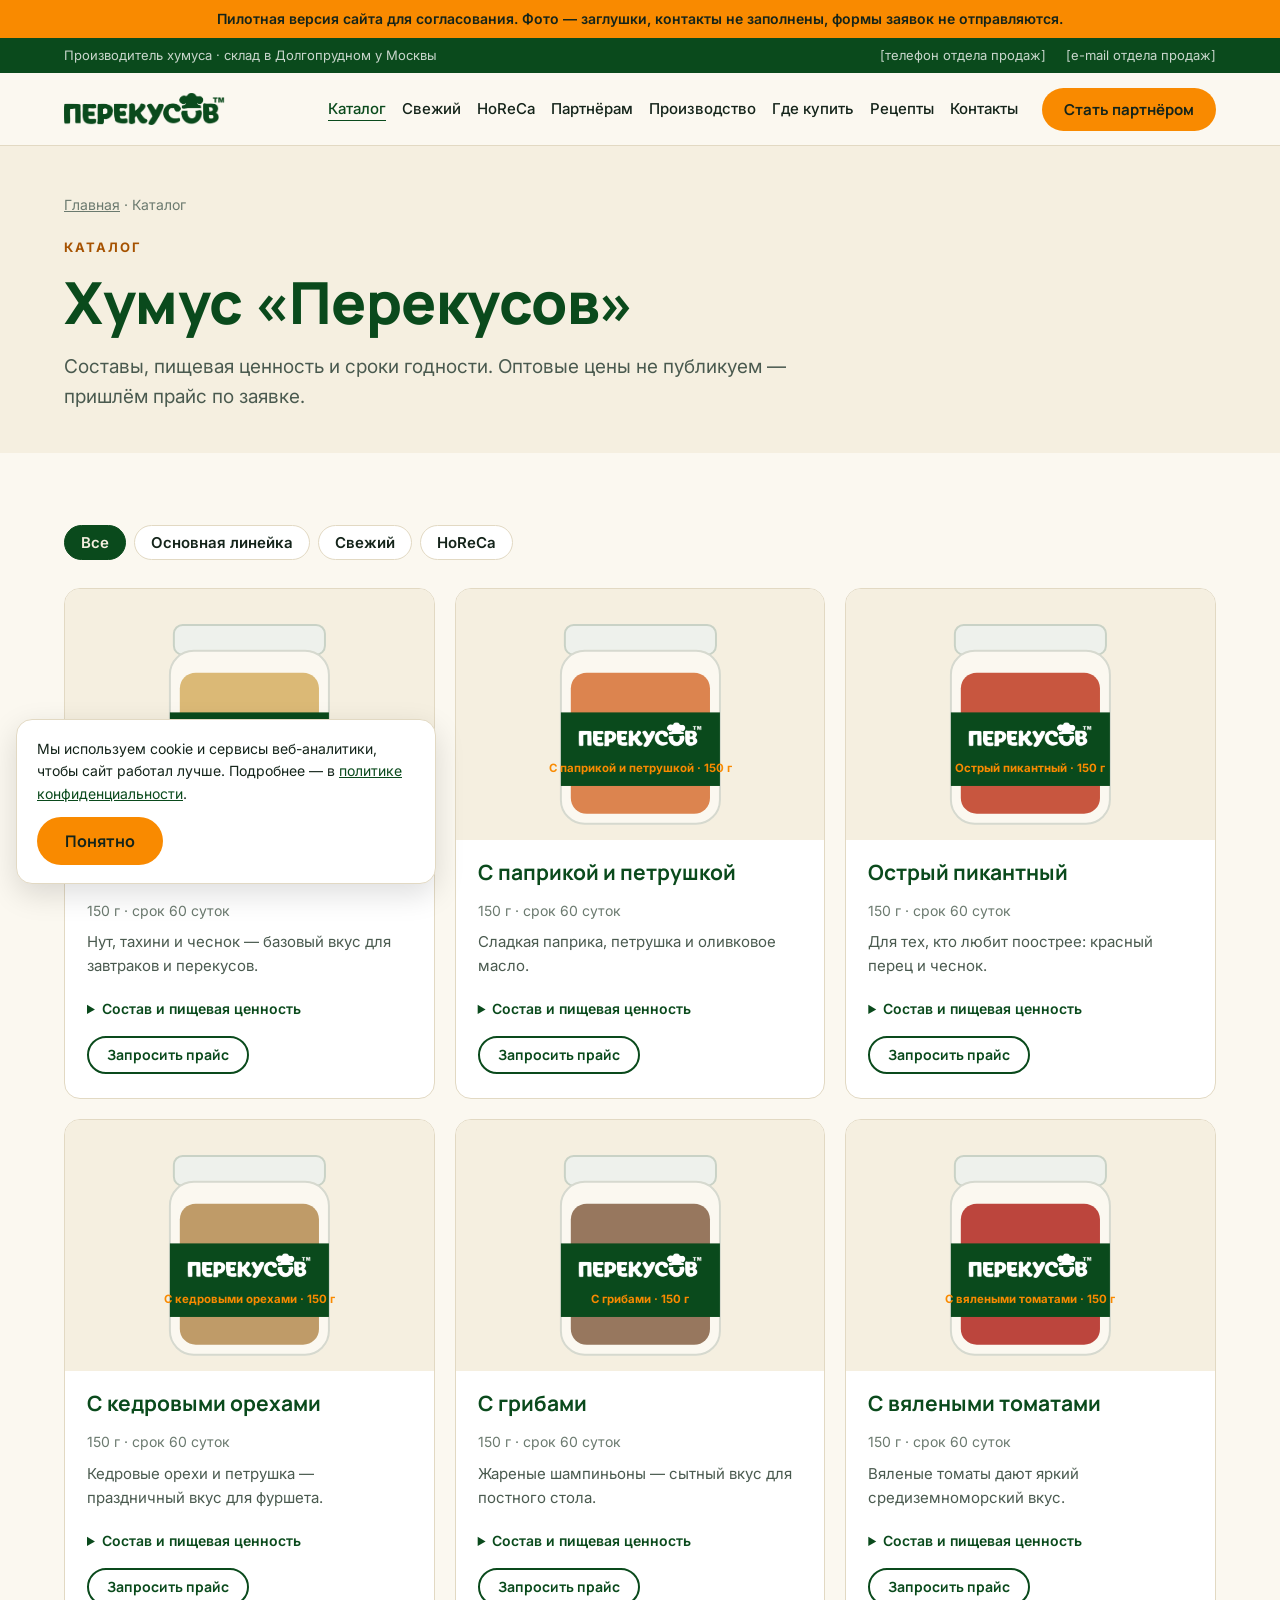
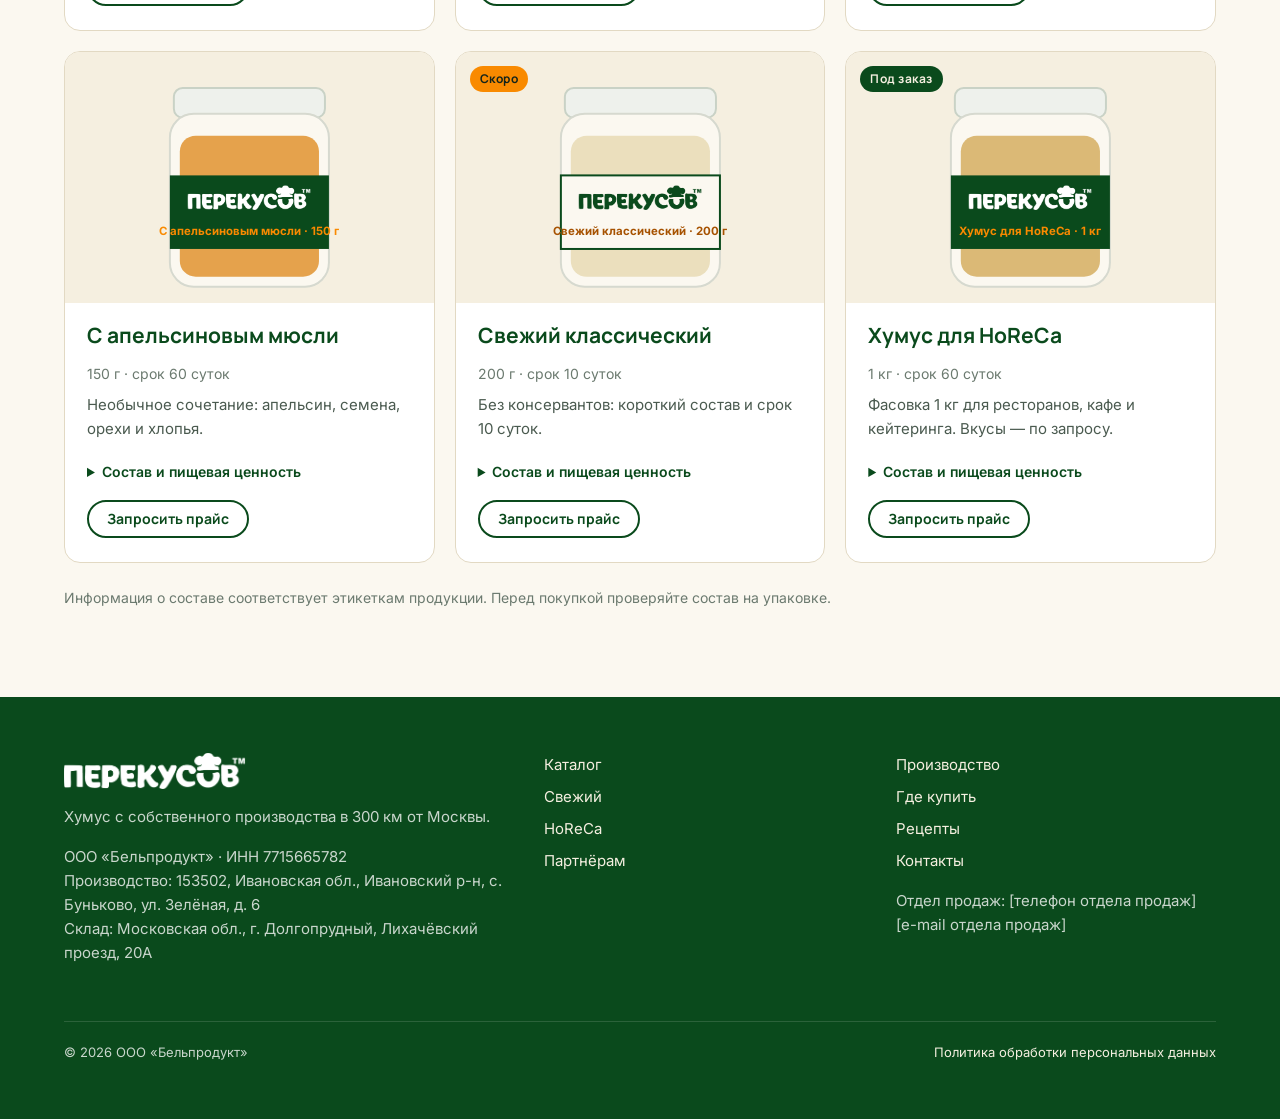
==== catalog/index.html @ 3d245e3e "Публикация пилота 2026-10-27 18:00" ====
<!doctype html>
<html lang="ru">
<head>
<meta charset="utf-8">
<meta name="viewport" content="width=device-width, initial-scale=1">
<title>Каталог хумуса «Перекусов»: 7 вкусов, «Свежий» и HoReCa 1 кг</title>
<meta name="description" content="Каталог хумуса «Перекусов»: составы, пищевая ценность, сроки и форматы. Оптовый прайс — по заявке.">
<link rel="canonical" href="https://perekusov.ru/catalog/">
<meta property="og:type" content="website">
<meta property="og:title" content="Каталог хумуса «Перекусов»: 7 вкусов, «Свежий» и HoReCa 1 кг">
<meta property="og:description" content="Каталог хумуса «Перекусов»: составы, пищевая ценность, сроки и форматы. Оптовый прайс — по заявке.">
<meta property="og:url" content="https://perekusov.ru/catalog/">
<meta property="og:locale" content="ru_RU">
<link rel="icon" href="../img/favicon.svg" type="image/svg+xml">
<link rel="preconnect" href="https://fonts.googleapis.com">
<link rel="preconnect" href="https://fonts.gstatic.com" crossorigin>
<link rel="stylesheet" href="https://fonts.googleapis.com/css2?family=Inter:wght@400;500;600;700&family=Manrope:wght@600;700;800&display=swap">
<link rel="stylesheet" href="../css/styles.css">
<script type="application/ld+json">{"@context":"https://schema.org","@type":"Organization","name":"ООО «Бельпродукт»","brand":{"@type":"Brand","name":"Перекусов"},"url":"https://perekusov.ru","taxID":"7715665782","address":{"@type":"PostalAddress","streetAddress":"ул. Зелёная, д. 6","addressLocality":"с. Буньково","addressRegion":"Ивановская область","postalCode":"153502","addressCountry":"RU"}}</script>
<script type="application/ld+json">{"@context":"https://schema.org","@type":"Product","name":"Хумус «Перекусов» Классический, 150 г","brand":{"@type":"Brand","name":"Перекусов"},"manufacturer":{"@type":"Organization","name":"ООО «Бельпродукт»"},"description":"Нут, тахини и чеснок — базовый вкус для завтраков и перекусов.","url":"https://perekusov.ru/catalog/#klassicheskiy"}</script>
<script type="application/ld+json">{"@context":"https://schema.org","@type":"Product","name":"Хумус «Перекусов» С паприкой и петрушкой, 150 г","brand":{"@type":"Brand","name":"Перекусов"},"manufacturer":{"@type":"Organization","name":"ООО «Бельпродукт»"},"description":"Сладкая паприка, петрушка и оливковое масло.","url":"https://perekusov.ru/catalog/#s-paprikoy"}</script>
<script type="application/ld+json">{"@context":"https://schema.org","@type":"Product","name":"Хумус «Перекусов» Острый пикантный, 150 г","brand":{"@type":"Brand","name":"Перекусов"},"manufacturer":{"@type":"Organization","name":"ООО «Бельпродукт»"},"description":"Для тех, кто любит поострее: красный перец и чеснок.","url":"https://perekusov.ru/catalog/#ostryy"}</script>
<script type="application/ld+json">{"@context":"https://schema.org","@type":"Product","name":"Хумус «Перекусов» С кедровыми орехами, 150 г","brand":{"@type":"Brand","name":"Перекусов"},"manufacturer":{"@type":"Organization","name":"ООО «Бельпродукт»"},"description":"Кедровые орехи и петрушка — праздничный вкус для фуршета.","url":"https://perekusov.ru/catalog/#s-kedrovymi-orehami"}</script>
<script type="application/ld+json">{"@context":"https://schema.org","@type":"Product","name":"Хумус «Перекусов» С грибами, 150 г","brand":{"@type":"Brand","name":"Перекусов"},"manufacturer":{"@type":"Organization","name":"ООО «Бельпродукт»"},"description":"Жареные шампиньоны — сытный вкус для постного стола.","url":"https://perekusov.ru/catalog/#s-gribami"}</script>
<script type="application/ld+json">{"@context":"https://schema.org","@type":"Product","name":"Хумус «Перекусов» С вялеными томатами, 150 г","brand":{"@type":"Brand","name":"Перекусов"},"manufacturer":{"@type":"Organization","name":"ООО «Бельпродукт»"},"description":"Вяленые томаты дают яркий средиземноморский вкус.","url":"https://perekusov.ru/catalog/#s-vyalenymi-tomatami"}</script>
<script type="application/ld+json">{"@context":"https://schema.org","@type":"Product","name":"Хумус «Перекусов» С апельсиновым мюсли, 150 г","brand":{"@type":"Brand","name":"Перекусов"},"manufacturer":{"@type":"Organization","name":"ООО «Бельпродукт»"},"description":"Необычное сочетание: апельсин, семена, орехи и хлопья.","url":"https://perekusov.ru/catalog/#s-apelsinovym-myusli"}</script>
<script type="application/ld+json">{"@context":"https://schema.org","@type":"Product","name":"Хумус «Перекусов» Свежий классический, 200 г","brand":{"@type":"Brand","name":"Перекусов"},"manufacturer":{"@type":"Organization","name":"ООО «Бельпродукт»"},"description":"Без консервантов: короткий состав и срок 10 суток.","url":"https://perekusov.ru/catalog/#svezhiy-klassicheskiy"}</script>
<script type="application/ld+json">{"@context":"https://schema.org","@type":"Product","name":"Хумус «Перекусов» Хумус для HoReCa, 1 кг","brand":{"@type":"Brand","name":"Перекусов"},"manufacturer":{"@type":"Organization","name":"ООО «Бельпродукт»"},"description":"Фасовка 1 кг для ресторанов, кафе и кейтеринга. Вкусы — по запросу.","url":"https://perekusov.ru/catalog/#horeca-1kg"}</script>
<meta name="robots" content="noindex, nofollow">
<script>window.__pilot = true;</script>
</head>
<body>
<div class="pilot-bar">Пилотная версия сайта для согласования. Фото — заглушки, контакты не заполнены, формы заявок не отправляются.</div>
<div class="topbar"><div class="container topbar__inner">
  <span class="topbar__claim">Производитель хумуса · склад в Долгопрудном у Москвы</span>
  <span class="topbar__contacts"><span>[телефон отдела продаж]</span><span>[e-mail отдела продаж]</span></span>
</div></div>
<header class="header">
  <div class="container header__inner">
    <a class="logo" href="../index.html" aria-label="Перекусов — на главную"><img src="../img/logo-green.png" alt="Перекусов" width="161" height="32"></a>
    <nav class="nav" aria-label="Основное меню"><a href="../catalog/index.html" aria-current="page">Каталог</a><a href="../svezhiy/index.html">Свежий</a><a href="../horeca/index.html">HoReCa</a><a href="../partners/index.html">Партнёрам</a><a href="../production/index.html">Производство</a><a href="../gde-kupit/index.html">Где купить</a><a href="../recepty/index.html">Рецепты</a><a href="../contacts/index.html">Контакты</a></nav>
    <a class="btn btn--primary" href="../partners/index.html#form" data-goal="cta_partner">Стать партнёром</a>
    <button class="burger" type="button" aria-label="Меню" aria-expanded="false"><span></span><span></span><span></span></button>
  </div>
</header>
<main>
<section class="page-head"><div class="container">
  <div class="breadcrumbs"><a href="../index.html">Главная</a> · Каталог</div>
  <span class="eyebrow">Каталог</span>
  <h1>Хумус «Перекусов»</h1>
  <p>Составы, пищевая ценность и сроки годности. Оптовые цены не публикуем — пришлём прайс по заявке.</p>
</div></section>
<section class="section"><div class="container">
  <div class="tabs" role="toolbar" aria-label="Фильтр каталога">
    <button class="tab is-active" type="button" data-filter="all">Все</button>
    <button class="tab" type="button" data-filter="main">Основная линейка</button>
    <button class="tab" type="button" data-filter="fresh">Свежий</button>
    <button class="tab" type="button" data-filter="horeca">HoReCa</button>
  </div>
  <div class="grid grid--3"><article class="product" data-line="main" id="klassicheskiy">
    <div class="product__media"><svg class="jar" viewBox="0 0 200 220" role="img" aria-label="Банка хумуса «Перекусов» — Классический">
  <rect x="24" y="12" width="152" height="30" rx="9" fill="#EEF1EC" stroke="#C9D2C6" stroke-width="2"/>
  <rect x="20" y="38" width="160" height="174" rx="24" fill="#FBF8F0" stroke="#D6D9CF" stroke-width="2"/>
  <rect x="30" y="60" width="140" height="142" rx="16" fill="#D8B36A" opacity=".9"/>
  <rect x="20" y="100" width="160" height="74" fill="#0A4A1C" stroke="none" stroke-width="2"/>
  <image href="../img/logo-white.png" x="38" y="110" width="124" height="25"/>
  <text x="100" y="160" text-anchor="middle" font-family="Inter, Arial, sans-serif" font-weight="700" font-size="11.5" fill="#F98A00">Классический · 150 г</text>
</svg></div>
    <div class="product__body">
      <h3>Классический</h3>
      <div class="product__meta">150 г · срок 60 суток</div>
      <p>Нут, тахини и чеснок — базовый вкус для завтраков и перекусов.</p>
      <details class="spec">
        <summary>Состав и пищевая ценность</summary>
        <dl>
          <dt>Состав</dt><dd>нут, вода, кунжутная паста (тхина), масло подсолнечное, соль, чеснок, регулятор кислотности — лимонная кислота (Е330), перец чёрный, консерванты: бензоат натрия (Е211), сорбат калия (Е202)</dd>
          <dt>Аллергены</dt><dd>кунжут</dd>
          <dt>На 100 г</dt><dd>белки 5.5 г, жиры 20 г, углеводы 10 г</dd>
          <dt>Хранение</dt><dd>+2…+6 °C, срок 60 суток; после вскрытия — 5 суток</dd>
        </dl>
      </details>
      <a class="btn btn--ghost" href="../partners/index.html#form" data-goal="price_request">Запросить прайс</a>
    </div>
  </article><article class="product" data-line="main" id="s-paprikoy">
    <div class="product__media"><svg class="jar" viewBox="0 0 200 220" role="img" aria-label="Банка хумуса «Перекусов» — С паприкой и петрушкой">
  <rect x="24" y="12" width="152" height="30" rx="9" fill="#EEF1EC" stroke="#C9D2C6" stroke-width="2"/>
  <rect x="20" y="38" width="160" height="174" rx="24" fill="#FBF8F0" stroke="#D6D9CF" stroke-width="2"/>
  <rect x="30" y="60" width="140" height="142" rx="16" fill="#D9783F" opacity=".9"/>
  <rect x="20" y="100" width="160" height="74" fill="#0A4A1C" stroke="none" stroke-width="2"/>
  <image href="../img/logo-white.png" x="38" y="110" width="124" height="25"/>
  <text x="100" y="160" text-anchor="middle" font-family="Inter, Arial, sans-serif" font-weight="700" font-size="11.5" fill="#F98A00">С паприкой и петрушкой · 150 г</text>
</svg></div>
    <div class="product__body">
      <h3>С паприкой и петрушкой</h3>
      <div class="product__meta">150 г · срок 60 суток</div>
      <p>Сладкая паприка, петрушка и оливковое масло.</p>
      <details class="spec">
        <summary>Состав и пищевая ценность</summary>
        <dl>
          <dt>Состав</dt><dd>нут, вода, кунжутная паста (тхина), масло подсолнечное, масло оливковое, соль, чеснок, регулятор кислотности — лимонная кислота (Е330), паприка, петрушка, перец чёрный, консерванты: бензоат натрия (Е211), сорбат калия (Е202)</dd>
          <dt>Аллергены</dt><dd>кунжут</dd>
          <dt>На 100 г</dt><dd>белки 5.5 г, жиры 20 г, углеводы 10 г</dd>
          <dt>Хранение</dt><dd>+2…+6 °C, срок 60 суток; после вскрытия — 5 суток</dd>
        </dl>
      </details>
      <a class="btn btn--ghost" href="../partners/index.html#form" data-goal="price_request">Запросить прайс</a>
    </div>
  </article><article class="product" data-line="main" id="ostryy">
    <div class="product__media"><svg class="jar" viewBox="0 0 200 220" role="img" aria-label="Банка хумуса «Перекусов» — Острый пикантный">
  <rect x="24" y="12" width="152" height="30" rx="9" fill="#EEF1EC" stroke="#C9D2C6" stroke-width="2"/>
  <rect x="20" y="38" width="160" height="174" rx="24" fill="#FBF8F0" stroke="#D6D9CF" stroke-width="2"/>
  <rect x="30" y="60" width="140" height="142" rx="16" fill="#C2452D" opacity=".9"/>
  <rect x="20" y="100" width="160" height="74" fill="#0A4A1C" stroke="none" stroke-width="2"/>
  <image href="../img/logo-white.png" x="38" y="110" width="124" height="25"/>
  <text x="100" y="160" text-anchor="middle" font-family="Inter, Arial, sans-serif" font-weight="700" font-size="11.5" fill="#F98A00">Острый пикантный · 150 г</text>
</svg></div>
    <div class="product__body">
      <h3>Острый пикантный</h3>
      <div class="product__meta">150 г · срок 60 суток</div>
      <p>Для тех, кто любит поострее: красный перец и чеснок.</p>
      <details class="spec">
        <summary>Состав и пищевая ценность</summary>
        <dl>
          <dt>Состав</dt><dd>нут, вода, кунжутная паста (тхина), масло подсолнечное, масло оливковое, соль, перец красный, чеснок, регулятор кислотности — лимонная кислота (Е330), перец чёрный, консерванты: бензоат натрия (Е211), сорбат калия (Е202)</dd>
          <dt>Аллергены</dt><dd>кунжут</dd>
          <dt>На 100 г</dt><dd>белки 5.5 г, жиры 20 г, углеводы 10 г</dd>
          <dt>Хранение</dt><dd>+2…+6 °C, срок 60 суток; после вскрытия — 5 суток</dd>
        </dl>
      </details>
      <a class="btn btn--ghost" href="../partners/index.html#form" data-goal="price_request">Запросить прайс</a>
    </div>
  </article><article class="product" data-line="main" id="s-kedrovymi-orehami">
    <div class="product__media"><svg class="jar" viewBox="0 0 200 220" role="img" aria-label="Банка хумуса «Перекусов» — С кедровыми орехами">
  <rect x="24" y="12" width="152" height="30" rx="9" fill="#EEF1EC" stroke="#C9D2C6" stroke-width="2"/>
  <rect x="20" y="38" width="160" height="174" rx="24" fill="#FBF8F0" stroke="#D6D9CF" stroke-width="2"/>
  <rect x="30" y="60" width="140" height="142" rx="16" fill="#B8925A" opacity=".9"/>
  <rect x="20" y="100" width="160" height="74" fill="#0A4A1C" stroke="none" stroke-width="2"/>
  <image href="../img/logo-white.png" x="38" y="110" width="124" height="25"/>
  <text x="100" y="160" text-anchor="middle" font-family="Inter, Arial, sans-serif" font-weight="700" font-size="11.5" fill="#F98A00">С кедровыми орехами · 150 г</text>
</svg></div>
    <div class="product__body">
      <h3>С кедровыми орехами</h3>
      <div class="product__meta">150 г · срок 60 суток</div>
      <p>Кедровые орехи и петрушка — праздничный вкус для фуршета.</p>
      <details class="spec">
        <summary>Состав и пищевая ценность</summary>
        <dl>
          <dt>Состав</dt><dd>нут, вода, кунжутная паста (тхина), масло подсолнечное, масло оливковое, соль, орехи кедровые, чеснок, регулятор кислотности — лимонная кислота (Е330), перец чёрный, петрушка, консерванты: бензоат натрия (Е211), сорбат калия (Е202)</dd>
          <dt>Аллергены</dt><dd>кунжут, орехи</dd>
          <dt>На 100 г</dt><dd>белки 6 г, жиры 20 г, углеводы 10 г</dd>
          <dt>Хранение</dt><dd>+2…+6 °C, срок 60 суток; после вскрытия — 5 суток</dd>
        </dl>
      </details>
      <a class="btn btn--ghost" href="../partners/index.html#form" data-goal="price_request">Запросить прайс</a>
    </div>
  </article><article class="product" data-line="main" id="s-gribami">
    <div class="product__media"><svg class="jar" viewBox="0 0 200 220" role="img" aria-label="Банка хумуса «Перекусов» — С грибами">
  <rect x="24" y="12" width="152" height="30" rx="9" fill="#EEF1EC" stroke="#C9D2C6" stroke-width="2"/>
  <rect x="20" y="38" width="160" height="174" rx="24" fill="#FBF8F0" stroke="#D6D9CF" stroke-width="2"/>
  <rect x="30" y="60" width="140" height="142" rx="16" fill="#8C6A4F" opacity=".9"/>
  <rect x="20" y="100" width="160" height="74" fill="#0A4A1C" stroke="none" stroke-width="2"/>
  <image href="../img/logo-white.png" x="38" y="110" width="124" height="25"/>
  <text x="100" y="160" text-anchor="middle" font-family="Inter, Arial, sans-serif" font-weight="700" font-size="11.5" fill="#F98A00">С грибами · 150 г</text>
</svg></div>
    <div class="product__body">
      <h3>С грибами</h3>
      <div class="product__meta">150 г · срок 60 суток</div>
      <p>Жареные шампиньоны — сытный вкус для постного стола.</p>
      <details class="spec">
        <summary>Состав и пищевая ценность</summary>
        <dl>
          <dt>Состав</dt><dd>нут, вода, кунжутная паста (тхина), грибы (шампиньоны жареные), масло подсолнечное, масло оливковое, соль, чеснок, регулятор кислотности — лимонная кислота (Е330), перец чёрный, консерванты: бензоат натрия (Е211), сорбат калия (Е202)</dd>
          <dt>Аллергены</dt><dd>кунжут</dd>
          <dt>На 100 г</dt><dd>белки 6 г, жиры 20 г, углеводы 10 г</dd>
          <dt>Хранение</dt><dd>+2…+6 °C, срок 60 суток; после вскрытия — 5 суток</dd>
        </dl>
      </details>
      <a class="btn btn--ghost" href="../partners/index.html#form" data-goal="price_request">Запросить прайс</a>
    </div>
  </article><article class="product" data-line="main" id="s-vyalenymi-tomatami">
    <div class="product__media"><svg class="jar" viewBox="0 0 200 220" role="img" aria-label="Банка хумуса «Перекусов» — С вялеными томатами">
  <rect x="24" y="12" width="152" height="30" rx="9" fill="#EEF1EC" stroke="#C9D2C6" stroke-width="2"/>
  <rect x="20" y="38" width="160" height="174" rx="24" fill="#FBF8F0" stroke="#D6D9CF" stroke-width="2"/>
  <rect x="30" y="60" width="140" height="142" rx="16" fill="#B5322B" opacity=".9"/>
  <rect x="20" y="100" width="160" height="74" fill="#0A4A1C" stroke="none" stroke-width="2"/>
  <image href="../img/logo-white.png" x="38" y="110" width="124" height="25"/>
  <text x="100" y="160" text-anchor="middle" font-family="Inter, Arial, sans-serif" font-weight="700" font-size="11.5" fill="#F98A00">С вялеными томатами · 150 г</text>
</svg></div>
    <div class="product__body">
      <h3>С вялеными томатами</h3>
      <div class="product__meta">150 г · срок 60 суток</div>
      <p>Вяленые томаты дают яркий средиземноморский вкус.</p>
      <details class="spec">
        <summary>Состав и пищевая ценность</summary>
        <dl>
          <dt>Состав</dt><dd>нут, вода, кунжутная паста (тхина), масло подсолнечное, вяленые томаты, соль, чеснок, регулятор кислотности — лимонная кислота (Е330), перец чёрный, сахар, консерванты: бензоат натрия (Е211), сорбат калия (Е202), загуститель — пектины, концентрированный лимонный сок, натуральный ароматизатор, концентрат из моркови, зелёный перец, эмульгатор — эфиры глицерина и лимонной и жирных кислот, краситель — маслосмолы паприки, антиокислитель — аскорбиновая кислота</dd>
          <dt>Аллергены</dt><dd>кунжут</dd>
          <dt>На 100 г</dt><dd>белки 5.1 г, жиры 19 г, углеводы 10 г</dd>
          <dt>Хранение</dt><dd>+2…+6 °C, срок 60 суток; после вскрытия — 5 суток</dd>
        </dl>
      </details>
      <a class="btn btn--ghost" href="../partners/index.html#form" data-goal="price_request">Запросить прайс</a>
    </div>
  </article><article class="product" data-line="main" id="s-apelsinovym-myusli">
    <div class="product__media"><svg class="jar" viewBox="0 0 200 220" role="img" aria-label="Банка хумуса «Перекусов» — С апельсиновым мюсли">
  <rect x="24" y="12" width="152" height="30" rx="9" fill="#EEF1EC" stroke="#C9D2C6" stroke-width="2"/>
  <rect x="20" y="38" width="160" height="174" rx="24" fill="#FBF8F0" stroke="#D6D9CF" stroke-width="2"/>
  <rect x="30" y="60" width="140" height="142" rx="16" fill="#E39A3B" opacity=".9"/>
  <rect x="20" y="100" width="160" height="74" fill="#0A4A1C" stroke="none" stroke-width="2"/>
  <image href="../img/logo-white.png" x="38" y="110" width="124" height="25"/>
  <text x="100" y="160" text-anchor="middle" font-family="Inter, Arial, sans-serif" font-weight="700" font-size="11.5" fill="#F98A00">С апельсиновым мюсли · 150 г</text>
</svg></div>
    <div class="product__body">
      <h3>С апельсиновым мюсли</h3>
      <div class="product__meta">150 г · срок 60 суток</div>
      <p>Необычное сочетание: апельсин, семена, орехи и хлопья.</p>
      <details class="spec">
        <summary>Состав и пищевая ценность</summary>
        <dl>
          <dt>Состав</dt><dd>нут, вода, кунжутная паста (тхина), масло подсолнечное, наполнитель «апельсин-мюсли» (сахар, вода, апельсин, семена тыквы, подсолнечника, чиа, орехи грецкий и лесной, хлопья ржаные, ячменные, пшеничные, изюм, ароматизатор, регулятор кислотности — лимонная кислота, концентрат из сафлора и лимона, консервант — сорбат калия), соль, чеснок, регулятор кислотности — лимонная кислота, перец чёрный, консерванты: бензоат натрия и сорбат калия</dd>
          <dt>Аллергены</dt><dd>кунжут, орехи</dd>
          
          <dt>Хранение</dt><dd>+2…+6 °C, срок 60 суток; после вскрытия — 5 суток</dd>
        </dl>
      </details>
      <a class="btn btn--ghost" href="../partners/index.html#form" data-goal="price_request">Запросить прайс</a>
    </div>
  </article><article class="product" data-line="fresh" id="svezhiy-klassicheskiy">
    <div class="product__media"><span class="badge badge--orange">Скоро</span><svg class="jar" viewBox="0 0 200 220" role="img" aria-label="Банка хумуса «Перекусов» — Свежий классический">
  <rect x="24" y="12" width="152" height="30" rx="9" fill="#EEF1EC" stroke="#C9D2C6" stroke-width="2"/>
  <rect x="20" y="38" width="160" height="174" rx="24" fill="#FBF8F0" stroke="#D6D9CF" stroke-width="2"/>
  <rect x="30" y="60" width="140" height="142" rx="16" fill="#E9DDB8" opacity=".9"/>
  <rect x="20" y="100" width="160" height="74" fill="#FBF8F0" stroke="#0A4A1C" stroke-width="2"/>
  <image href="../img/logo-green.png" x="38" y="110" width="124" height="25"/>
  <text x="100" y="160" text-anchor="middle" font-family="Inter, Arial, sans-serif" font-weight="700" font-size="11.5" fill="#A65200">Свежий классический · 200 г</text>
</svg></div>
    <div class="product__body">
      <h3>Свежий классический</h3>
      <div class="product__meta">200 г · срок 10 суток</div>
      <p>Без консервантов: короткий состав и срок 10 суток.</p>
      <details class="spec">
        <summary>Состав и пищевая ценность</summary>
        <dl>
          <dt>Состав</dt><dd>нут, вода, тахини, масло подсолнечное, соль, чеснок, лимонная кислота (состав предварительный)</dd>
          <dt>Аллергены</dt><dd>кунжут</dd>
          
          <dt>Хранение</dt><dd>+2…+4 °C, срок 10 суток</dd>
        </dl>
      </details>
      <a class="btn btn--ghost" href="../partners/index.html#form" data-goal="price_request">Запросить прайс</a>
    </div>
  </article><article class="product" data-line="horeca" id="horeca-1kg">
    <div class="product__media"><span class="badge">Под заказ</span><svg class="jar" viewBox="0 0 200 220" role="img" aria-label="Банка хумуса «Перекусов» — Хумус для HoReCa">
  <rect x="24" y="12" width="152" height="30" rx="9" fill="#EEF1EC" stroke="#C9D2C6" stroke-width="2"/>
  <rect x="20" y="38" width="160" height="174" rx="24" fill="#FBF8F0" stroke="#D6D9CF" stroke-width="2"/>
  <rect x="30" y="60" width="140" height="142" rx="16" fill="#D8B36A" opacity=".9"/>
  <rect x="20" y="100" width="160" height="74" fill="#0A4A1C" stroke="none" stroke-width="2"/>
  <image href="../img/logo-white.png" x="38" y="110" width="124" height="25"/>
  <text x="100" y="160" text-anchor="middle" font-family="Inter, Arial, sans-serif" font-weight="700" font-size="11.5" fill="#F98A00">Хумус для HoReCa · 1 кг</text>
</svg></div>
    <div class="product__body">
      <h3>Хумус для HoReCa</h3>
      <div class="product__meta">1 кг · срок 60 суток</div>
      <p>Фасовка 1 кг для ресторанов, кафе и кейтеринга. Вкусы — по запросу.</p>
      <details class="spec">
        <summary>Состав и пищевая ценность</summary>
        <dl>
          <dt>Состав</dt><dd>по выбранному вкусу основной линейки</dd>
          <dt>Аллергены</dt><dd>кунжут</dd>
          
          <dt>Хранение</dt><dd>+2…+6 °C, срок 60 суток</dd>
        </dl>
      </details>
      <a class="btn btn--ghost" href="../partners/index.html#form" data-goal="price_request">Запросить прайс</a>
    </div>
  </article></div>
  <p class="note" style="margin-top:24px">Информация о составе соответствует этикеткам продукции. Перед покупкой проверяйте состав на упаковке.</p>
</div></section>
</main>
<footer class="footer">
  <div class="container">
    <div class="footer__grid">
      <div>
        <a class="logo" href="../index.html"><img src="../img/logo-white.png" alt="Перекусов" width="182" height="36"></a>
        <p style="margin-top:16px">Хумус с собственного производства в 300 км от Москвы.</p>
        <p>ООО «Бельпродукт» · ИНН 7715665782<br>Производство: 153502, Ивановская обл., Ивановский р-н, с. Буньково, ул. Зелёная, д. 6<br>Склад: Московская обл., г. Долгопрудный, Лихачёвский проезд, 20А</p>
      </div>
      <div>
        <ul class="footer__links"><li><a href="../catalog/index.html">Каталог</a></li><li><a href="../svezhiy/index.html">Свежий</a></li><li><a href="../horeca/index.html">HoReCa</a></li><li><a href="../partners/index.html">Партнёрам</a></li></ul>
      </div>
      <div>
        <ul class="footer__links">
          <li><a href="../production/index.html">Производство</a></li><li><a href="../gde-kupit/index.html">Где купить</a></li><li><a href="../recepty/index.html">Рецепты</a></li><li><a href="../contacts/index.html">Контакты</a></li>
          
        </ul>
        <p style="margin-top:16px">Отдел продаж: [телефон отдела продаж]<br>[e-mail отдела продаж]</p>
      </div>
    </div>
    <div class="footer__bottom">
      <span>© 2026 ООО «Бельпродукт»</span>
      <a href="../privacy/index.html">Политика обработки персональных данных</a>
    </div>
  </div>
</footer>
<a class="btn btn--primary sticky-cta" href="../partners/index.html#form" data-goal="cta_partner_mobile">Стать партнёром</a>
<div class="cookie" role="dialog" aria-label="Использование cookie">
  <p>Мы используем cookie и сервисы веб-аналитики, чтобы сайт работал лучше. Подробнее — в <a href="../privacy/index.html">политике конфиденциальности</a>.</p>
  <button class="btn btn--primary" type="button">Понятно</button>
</div>
<script src="../js/main.js" defer></script>
</body>
</html>
---- css/styles.css ----
:root {
  /* Фирменные цвета этикетки «Перекусов» */
  --green: #0A4A1C;
  --green-dark: #0A4A1C;
  --green-ink: #0A4A1C;
  --cream: #F5EFE0;
  --cream-light: #FBF8F0;
  --line: #E2D9C3;
  --orange: #F98A00;
  --orange-ink: #A65200;
  --ink: #14241A;
  --muted: #4A5A4F;
  --soft: #6B7A6F;
  --radius: 16px;
  --container: 1200px;
  --font-head: 'Manrope', Arial, sans-serif;
  --font-body: 'Inter', Arial, sans-serif;
}

*, *::before, *::after { box-sizing: border-box; }
html { scroll-behavior: smooth; }
body {
  margin: 0;
  background: var(--cream-light);
  color: var(--ink);
  font-family: var(--font-body);
  font-size: 17px;
  line-height: 1.6;
  -webkit-font-smoothing: antialiased;
}
img, svg { max-width: 100%; display: block; }
a { color: var(--green-ink); }
a:hover { color: var(--orange-ink); }
h1, h2, h3, h4 { font-family: var(--font-head); color: var(--green-dark); line-height: 1.15; margin: 0 0 16px; }
h1 { font-size: clamp(34px, 5vw, 58px); font-weight: 800; letter-spacing: -0.5px; }
h2 { font-size: clamp(28px, 3.4vw, 40px); font-weight: 800; }
h3 { font-size: 21px; font-weight: 700; }
p { margin: 0 0 16px; }
.container { width: 100%; max-width: var(--container); margin: 0 auto; padding: 0 16px; }
@media (min-width: 600px) { .container { padding: 0 24px; } }
.section { padding: 72px 0; }
.section--cream { background: var(--cream); }
.section--dark { background: var(--green-dark); color: var(--cream); }
.section--dark h2, .section--dark h3 { color: var(--cream); }
.section__lead { font-size: 19px; color: var(--muted); max-width: 760px; margin-bottom: 40px; }
.section--dark .section__lead { color: #C9D6CC; }
.eyebrow { display: inline-block; font-size: 13px; font-weight: 700; letter-spacing: 2px; text-transform: uppercase; color: var(--orange-ink); margin-bottom: 12px; }
.section--dark .eyebrow { color: var(--orange); }

/* Кнопки */
.btn { display: inline-flex; align-items: center; justify-content: center; gap: 8px; padding: 14px 26px; border-radius: 999px; font: 700 16px/1 var(--font-head); text-decoration: none; border: 2px solid transparent; cursor: pointer; transition: background .2s, color .2s, border-color .2s; }
.btn--primary { background: var(--orange); color: var(--ink); }
.btn--primary:hover { background: #FFA234; color: var(--ink); }
.btn--ghost { border-color: var(--green); color: var(--green-ink); background: transparent; }
.btn--ghost:hover { background: var(--green); color: #fff; }
.section--dark .btn--ghost { border-color: var(--cream); color: var(--cream); }
.section--dark .btn--ghost:hover { background: var(--cream); color: var(--green-dark); }
.btn-row { display: flex; flex-wrap: wrap; gap: 12px; }

/* Шапка */
.header { position: sticky; top: 0; z-index: 50; background: rgba(251, 248, 240, .96); backdrop-filter: blur(6px); border-bottom: 1px solid var(--line); }
.header__inner { display: flex; align-items: center; gap: 24px; height: 72px; }
.logo { display: block; flex: none; line-height: 0; }
.logo img { height: 32px; width: auto; }
.footer .logo img { height: 36px; }
@media (max-width: 600px) { .logo img { height: 26px; } }
.nav { display: flex; gap: 16px; margin-left: auto; }
.nav a { color: var(--ink); text-decoration: none; font-weight: 500; font-size: 15px; white-space: nowrap; }
.nav a:hover, .nav a[aria-current="page"] { color: var(--green-ink); text-decoration: underline; text-underline-offset: 6px; }
.header .btn { white-space: nowrap; padding: 12px 20px; font-size: 15px; }
.topbar { background: var(--green-dark); color: #C9D6CC; font-size: 13px; }
.topbar__inner { display: flex; justify-content: space-between; gap: 16px; padding-top: 7px; padding-bottom: 7px; }
.topbar a { color: var(--cream); text-decoration: none; font-weight: 600; }
.topbar__contacts { display: flex; gap: 20px; white-space: nowrap; }
@media (max-width: 700px) { .topbar__claim { display: none; } .topbar__inner { justify-content: center; } }
.burger { display: none; margin-left: auto; background: none; border: 0; padding: 8px; cursor: pointer; }
.burger span { display: block; width: 24px; height: 2px; background: var(--green-dark); margin: 5px 0; }
@media (max-width: 1100px) {
  .header__inner { position: relative; }
  .burger { display: block; }
  .header .btn { display: none; }
  .nav { display: none; position: absolute; left: 0; right: 0; top: 72px; flex-direction: column; gap: 0; background: var(--cream-light); border-bottom: 1px solid var(--line); padding: 8px 16px 16px; }
  .nav.is-open { display: flex; }
  .nav a { padding: 12px 0; border-bottom: 1px solid var(--line); font-size: 17px; }
}

/* Первый экран */
.hero { padding: 64px 0 72px; background: linear-gradient(180deg, var(--cream) 0%, var(--cream-light) 100%); }
.hero__grid { display: grid; grid-template-columns: 1.1fr .9fr; gap: 48px; align-items: center; }
.hero__lead { font-size: 20px; color: var(--muted); max-width: 560px; margin-bottom: 28px; }
.hero__jars { display: flex; justify-content: center; align-items: flex-end; gap: 0; }
.hero__jars .jar { width: 34%; margin: 0 -3%; }
.hero__jars .jar:nth-child(2) { width: 40%; z-index: 1; }
@media (max-width: 900px) {
  .hero__grid { grid-template-columns: 1fr; }
  .hero__jars { max-width: 420px; margin: 0 auto; }
}

/* Цифры */
.stats { display: grid; grid-template-columns: repeat(4, 1fr); gap: 16px; }
.stat { background: #fff8; border: 1px solid var(--line); border-radius: var(--radius); padding: 24px; }
.stat__num { font: 800 40px/1.1 var(--font-head); color: var(--green-ink); margin-bottom: 6px; }
.stat__label { color: var(--muted); font-size: 15px; margin: 0; }
.section--dark .stat { background: #ffffff10; border-color: #ffffff22; }
.section--dark .stat__num { color: var(--orange); }
.section--dark .stat__label { color: #C9D6CC; }
@media (max-width: 900px) { .stats { grid-template-columns: repeat(2, 1fr); } }
.stat { min-width: 0; }
@media (max-width: 600px) { .stat { padding: 18px; } .stat__num { font-size: 28px; } }

/* Карточки */
.grid { display: grid; gap: 20px; }
.grid--3 { grid-template-columns: repeat(3, 1fr); }
.grid--4 { grid-template-columns: repeat(4, 1fr); }
.grid--2 { grid-template-columns: repeat(2, 1fr); }
@media (max-width: 900px) { .grid--3, .grid--4 { grid-template-columns: repeat(2, 1fr); } }
@media (max-width: 600px) { .grid--3, .grid--4, .grid--2 { grid-template-columns: 1fr; } }
.card { background: #fff; border: 1px solid var(--line); border-radius: var(--radius); padding: 24px; }
.card p:last-child { margin-bottom: 0; }
.card__icon { width: 44px; height: 44px; border-radius: 12px; background: var(--cream); color: var(--green-ink); display: grid; place-items: center; margin-bottom: 16px; font-size: 22px; }

/* Товары */
.product { display: flex; flex-direction: column; background: #fff; border: 1px solid var(--line); border-radius: var(--radius); overflow: hidden; }
.product__media { position: relative; background: var(--cream); padding: 24px 24px 8px; display: flex; justify-content: center; }
.product__media .jar { width: 62%; }
.product__body { padding: 20px 22px 24px; display: flex; flex-direction: column; flex: 1; }
.product__meta { color: var(--soft); font-size: 14px; margin-bottom: 8px; }
.product__body p { color: var(--muted); font-size: 15px; }
.product__body .btn { margin-top: auto; align-self: flex-start; padding: 10px 18px; font-size: 14px; }
.badge { position: absolute; top: 14px; left: 14px; background: var(--green-dark); color: var(--cream); font: 700 12px/1 var(--font-head); padding: 7px 10px; border-radius: 999px; letter-spacing: .5px; }
.badge--orange { background: var(--orange); color: var(--ink); }
details.spec { margin: 4px 0 16px; font-size: 14px; color: var(--muted); }
details.spec summary { cursor: pointer; color: var(--green-ink); font-weight: 600; }
details.spec dl { margin: 10px 0 0; display: grid; grid-template-columns: auto 1fr; gap: 6px 12px; }
details.spec dt { font-weight: 600; color: var(--ink); }
details.spec dd { margin: 0; }

.tabs { display: flex; flex-wrap: wrap; gap: 8px; margin-bottom: 28px; }
.tab { border: 1px solid var(--line); background: #fff; padding: 9px 16px; border-radius: 999px; font: 600 15px/1 var(--font-body); cursor: pointer; color: var(--ink); }
.tab.is-active { background: var(--green-dark); color: var(--cream); border-color: var(--green-dark); }

/* Баннер «Свежий» */
.promo { display: grid; grid-template-columns: 1.2fr .8fr; gap: 40px; align-items: center; background: var(--green-dark); color: var(--cream); border-radius: 24px; padding: 48px; }
.promo h2 { color: var(--cream); }
.promo p { color: #C9D6CC; }
.promo .jar { max-width: 240px; margin: 0 auto; }
@media (max-width: 800px) { .promo { grid-template-columns: 1fr; padding: 32px 24px; } }

/* Списки, таблицы */
.checklist { list-style: none; padding: 0; margin: 0 0 16px; }
.checklist li { position: relative; padding-left: 30px; margin-bottom: 10px; }
.checklist li::before { content: ''; position: absolute; left: 0; top: 7px; width: 16px; height: 9px; border-left: 3px solid var(--green); border-bottom: 3px solid var(--green); transform: rotate(-45deg); }
.section--dark .checklist li::before { border-color: var(--orange); }
.table { width: 100%; border-collapse: collapse; background: #fff; border-radius: var(--radius); overflow: hidden; }
.table th, .table td { text-align: left; padding: 14px 16px; border-bottom: 1px solid var(--line); vertical-align: top; }
.table th { background: var(--cream); font-family: var(--font-head); }
.table-wrap { overflow-x: auto; }

.chips { display: flex; flex-wrap: wrap; gap: 10px; }
.chip { background: #fff; border: 1px solid var(--line); border-radius: 999px; padding: 10px 18px; font-weight: 600; color: var(--green-dark); text-decoration: none; }
a.chip:hover { border-color: var(--green); }

.split { display: grid; grid-template-columns: 1fr 1fr; gap: 48px; align-items: start; }
@media (max-width: 900px) { .split { grid-template-columns: 1fr; gap: 32px; } }

.photo { background: repeating-linear-gradient(45deg, var(--cream), var(--cream) 12px, #EFE6D0 12px, #EFE6D0 24px); border: 1px dashed #CDBF9E; border-radius: var(--radius); min-height: 220px; display: grid; place-items: center; text-align: center; color: var(--soft); font-size: 14px; padding: 16px; }

.steps { counter-reset: step; list-style: none; padding: 0; margin: 0; display: grid; gap: 16px; }
.steps li { counter-increment: step; position: relative; padding: 18px 20px 18px 68px; background: #fff; border: 1px solid var(--line); border-radius: var(--radius); }
.steps li::before { content: counter(step); position: absolute; left: 18px; top: 16px; width: 34px; height: 34px; border-radius: 50%; background: var(--green-dark); color: var(--cream); font: 800 16px/34px var(--font-head); text-align: center; }

/* Форма */
.form { background: #fff; border: 1px solid var(--line); border-radius: 20px; padding: 32px; }
.section--dark .form { color: var(--ink); }
.form__grid { display: grid; grid-template-columns: 1fr 1fr; gap: 16px; }
.form__full { grid-column: 1 / -1; }
@media (max-width: 600px) { .form { padding: 22px; } .form__grid { grid-template-columns: 1fr; } }
.field label { display: block; font-weight: 600; font-size: 14px; margin-bottom: 6px; }
.field input, .field select, .field textarea { width: 100%; padding: 12px 14px; border: 1px solid #CFC5AC; border-radius: 10px; font: 16px var(--font-body); background: var(--cream-light); color: var(--ink); }
.field input:focus, .field select:focus, .field textarea:focus { outline: 3px solid #F98A0066; border-color: var(--green); }
.field textarea { min-height: 96px; resize: vertical; }
.consent { display: flex; gap: 10px; align-items: flex-start; font-size: 14px; color: var(--muted); }
.consent input { margin-top: 4px; width: 18px; height: 18px; flex: none; }
.form__status { margin-top: 14px; font-weight: 600; }
.form__status.is-ok { color: var(--green-ink); }
.form__status.is-error { color: #B3261E; }
.hp { position: absolute; left: -9999px; }

/* Рецепты */
.recipe { background: #fff; border: 1px solid var(--line); border-radius: 20px; padding: 28px; scroll-margin-top: 90px; }
.recipe__meta { color: var(--soft); font-size: 14px; margin-bottom: 14px; }
.recipe ol, .recipe ul { padding-left: 20px; }

/* Подвал */
.footer { background: var(--green-dark); color: #C9D6CC; padding: 56px 0 96px; font-size: 15px; }
.footer a { color: var(--cream); text-decoration: none; }
.footer a:hover { text-decoration: underline; color: var(--cream); }
.footer__grid { display: grid; grid-template-columns: 1.4fr 1fr 1fr; gap: 32px; }
.footer .logo { color: var(--cream); }
.footer__links { list-style: none; padding: 0; margin: 0; display: grid; gap: 8px; }
.footer__bottom { border-top: 1px solid #ffffff22; margin-top: 40px; padding-top: 20px; font-size: 13px; display: flex; flex-wrap: wrap; justify-content: space-between; gap: 12px; }
@media (max-width: 800px) { .footer__grid { grid-template-columns: 1fr; } }
@media (min-width: 901px) { .footer { padding-bottom: 56px; } }

/* Мобильная кнопка и cookie */
.sticky-cta { display: none; }
@media (max-width: 900px) {
  .sticky-cta { display: flex; position: fixed; left: 12px; right: 12px; bottom: 12px; z-index: 60; box-shadow: 0 8px 24px #0003; }
}
.cookie { position: fixed; left: 16px; bottom: 16px; max-width: 420px; z-index: 70; background: #fff; border: 1px solid var(--line); border-radius: 16px; padding: 18px 20px; box-shadow: 0 10px 30px #0002; font-size: 14px; display: none; }
.cookie.is-visible { display: block; }
.cookie p { margin-bottom: 12px; }
@media (max-width: 900px) { .cookie { left: 12px; right: 12px; bottom: 84px; max-width: none; } }

.breadcrumbs { font-size: 14px; color: var(--soft); margin-bottom: 16px; }
.breadcrumbs a { color: var(--soft); }
.page-head { padding: 48px 0 24px; background: var(--cream); }
.page-head p { font-size: 19px; color: var(--muted); max-width: 760px; }
.note { font-size: 14px; color: var(--soft); }
.map { border-radius: var(--radius); overflow: hidden; border: 1px solid var(--line); background: var(--cream); }
.pilot-bar { background: var(--orange); color: var(--ink); text-align: center; font-size: 14px; font-weight: 600; padding: 8px 16px; }
.map-link { display: grid; gap: 8px; justify-items: start; }
.map iframe { display: block; width: 100%; height: 420px; border: 0; }
@media (max-width: 600px) { .map iframe { height: 320px; } }
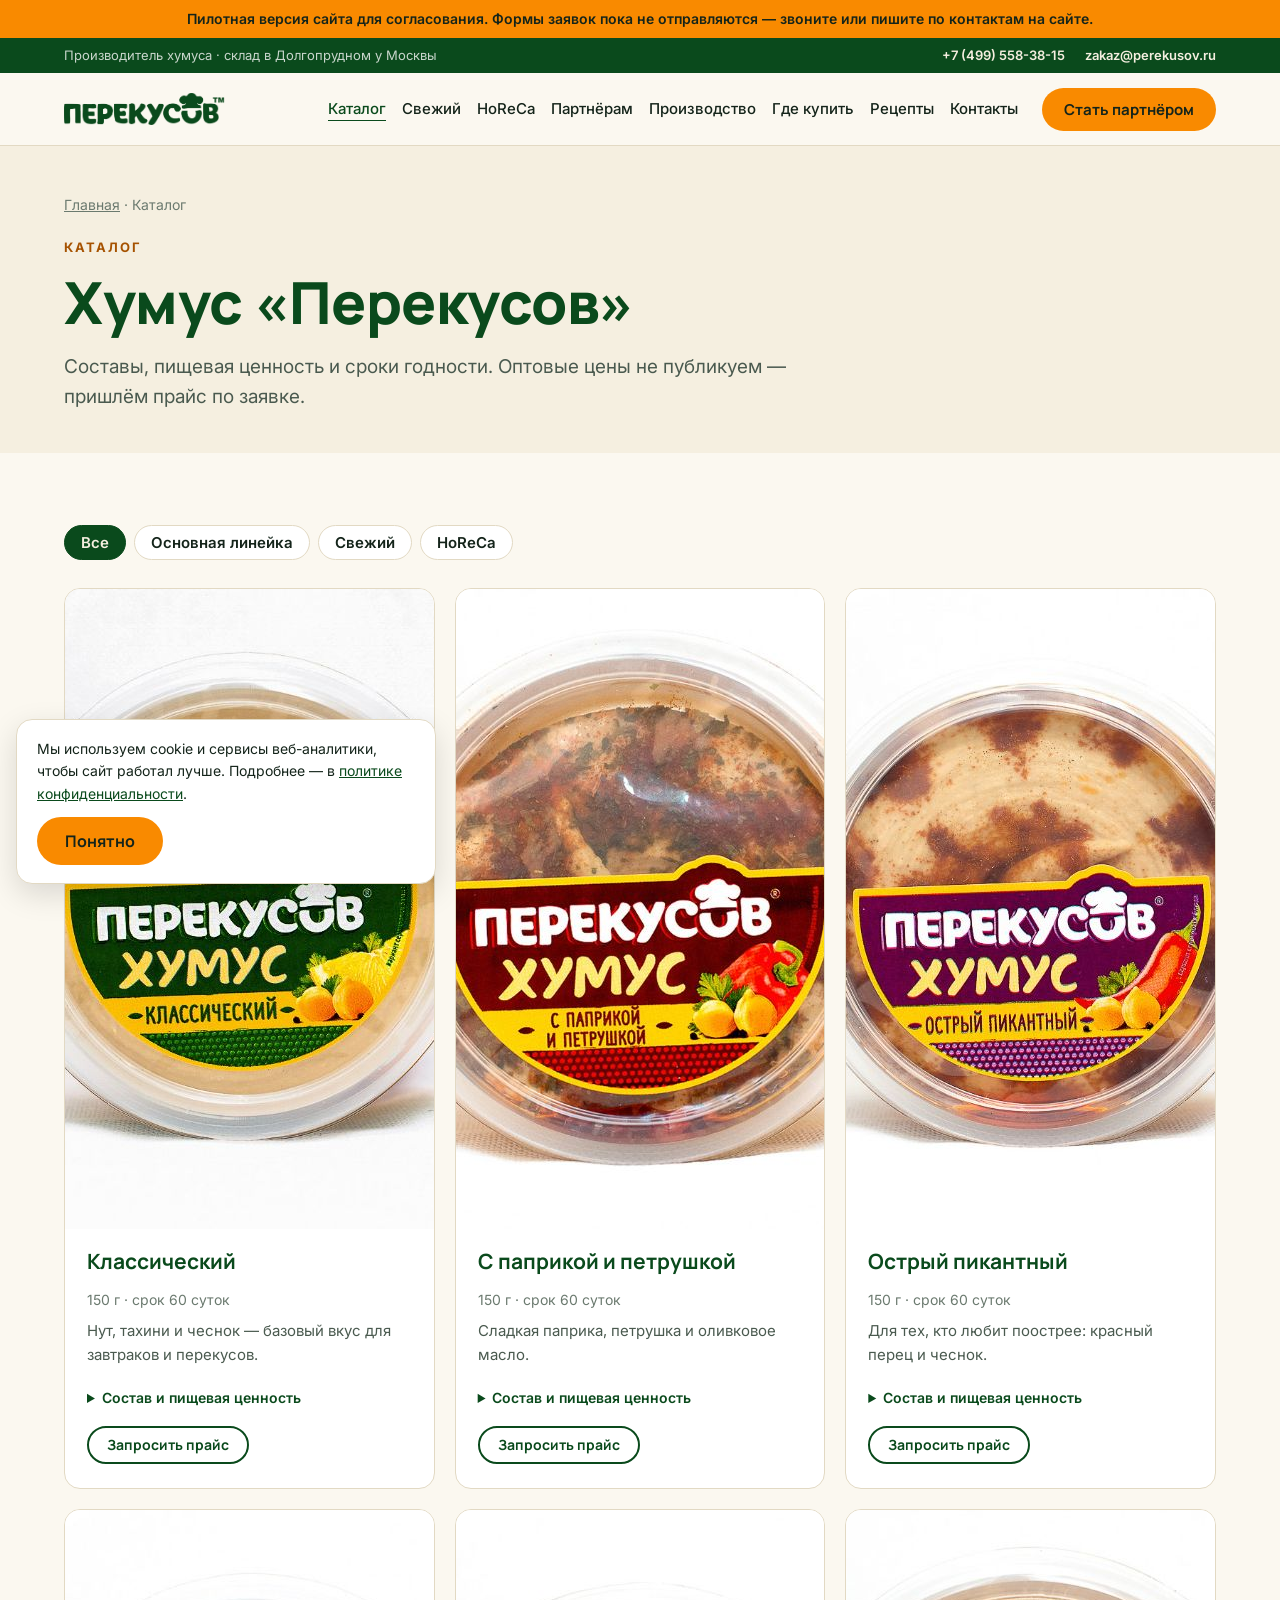
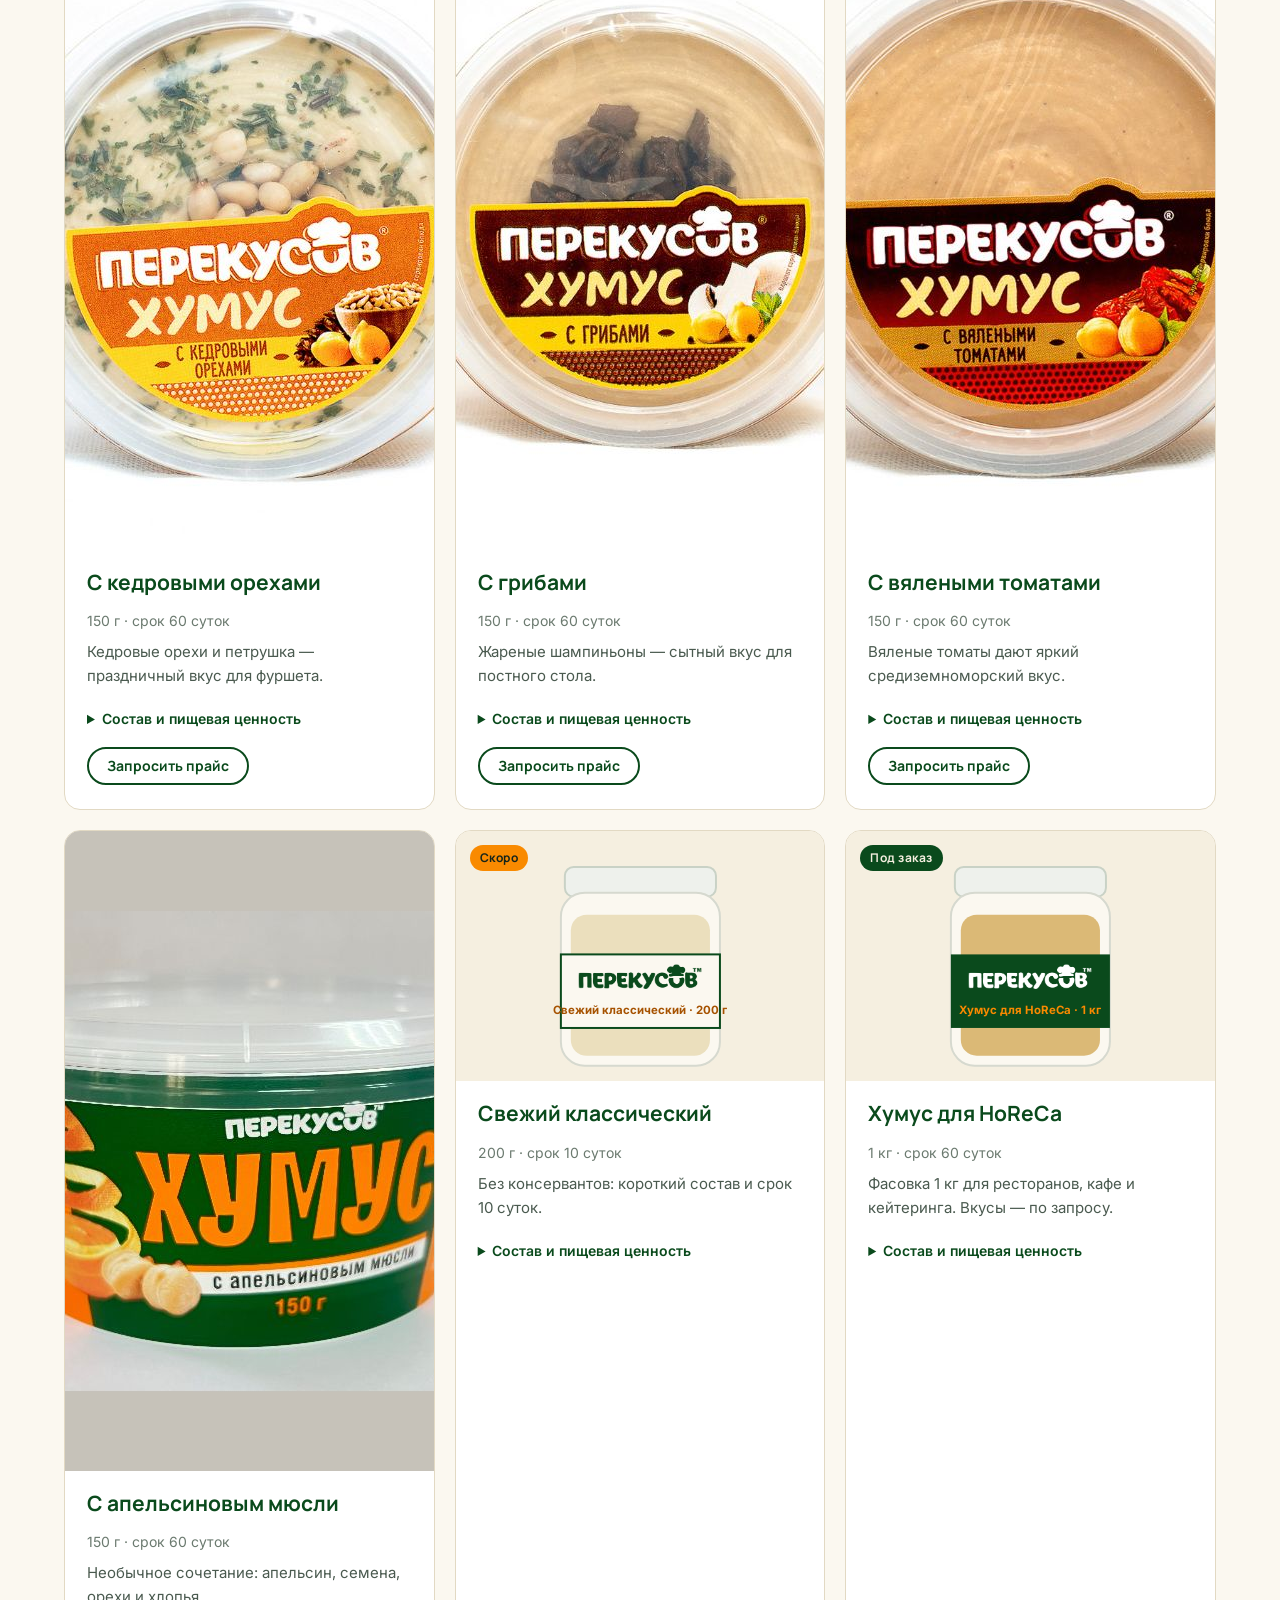
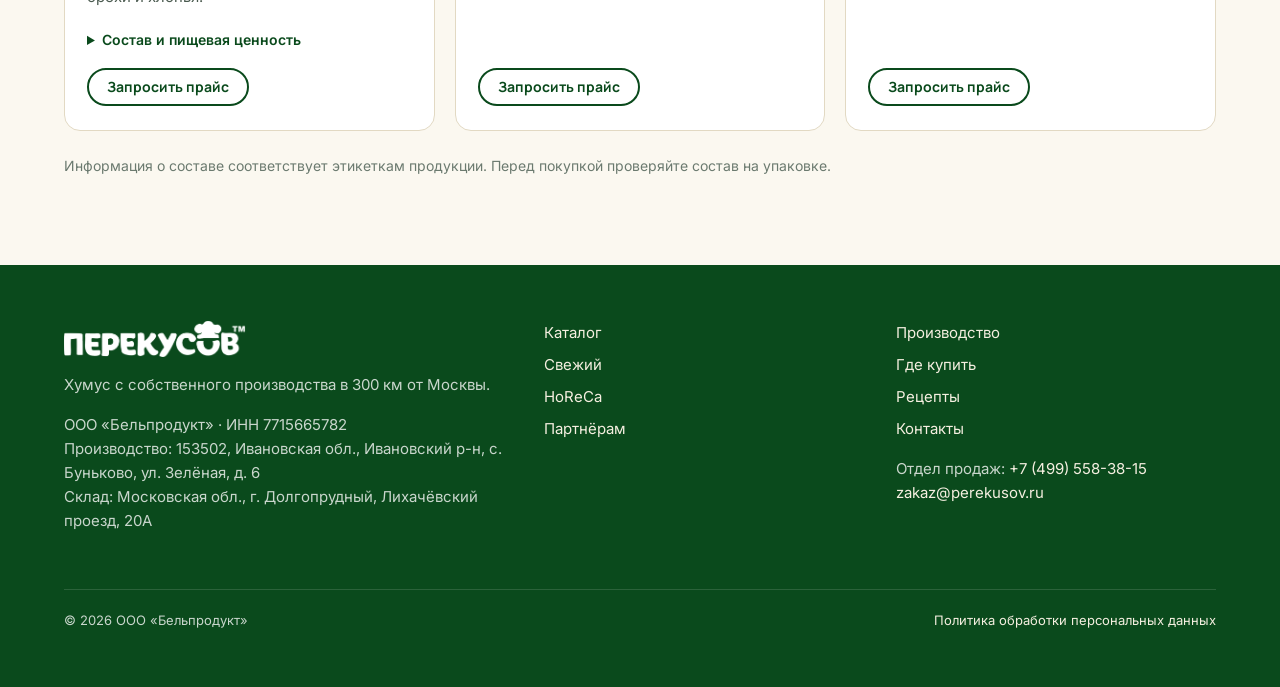
==== commit dabcf3bd: "Публикация пилота 2026-10-27 18:07" ====
--- a/catalog/index.html
+++ b/catalog/index.html
@@ -16,7 +16,7 @@
 <link rel="preconnect" href="https://fonts.gstatic.com" crossorigin>
 <link rel="stylesheet" href="https://fonts.googleapis.com/css2?family=Inter:wght@400;500;600;700&family=Manrope:wght@600;700;800&display=swap">
 <link rel="stylesheet" href="../css/styles.css">
-<script type="application/ld+json">{"@context":"https://schema.org","@type":"Organization","name":"ООО «Бельпродукт»","brand":{"@type":"Brand","name":"Перекусов"},"url":"https://perekusov.ru","taxID":"7715665782","address":{"@type":"PostalAddress","streetAddress":"ул. Зелёная, д. 6","addressLocality":"с. Буньково","addressRegion":"Ивановская область","postalCode":"153502","addressCountry":"RU"}}</script>
+<script type="application/ld+json">{"@context":"https://schema.org","@type":"Organization","name":"ООО «Бельпродукт»","brand":{"@type":"Brand","name":"Перекусов"},"url":"https://perekusov.ru","taxID":"7715665782","address":{"@type":"PostalAddress","streetAddress":"ул. Зелёная, д. 6","addressLocality":"с. Буньково","addressRegion":"Ивановская область","postalCode":"153502","addressCountry":"RU"},"telephone":"+74995583815","email":"zakaz@perekusov.ru"}</script>
 <script type="application/ld+json">{"@context":"https://schema.org","@type":"Product","name":"Хумус «Перекусов» Классический, 150 г","brand":{"@type":"Brand","name":"Перекусов"},"manufacturer":{"@type":"Organization","name":"ООО «Бельпродукт»"},"description":"Нут, тахини и чеснок — базовый вкус для завтраков и перекусов.","url":"https://perekusov.ru/catalog/#klassicheskiy"}</script>
 <script type="application/ld+json">{"@context":"https://schema.org","@type":"Product","name":"Хумус «Перекусов» С паприкой и петрушкой, 150 г","brand":{"@type":"Brand","name":"Перекусов"},"manufacturer":{"@type":"Organization","name":"ООО «Бельпродукт»"},"description":"Сладкая паприка, петрушка и оливковое масло.","url":"https://perekusov.ru/catalog/#s-paprikoy"}</script>
 <script type="application/ld+json">{"@context":"https://schema.org","@type":"Product","name":"Хумус «Перекусов» Острый пикантный, 150 г","brand":{"@type":"Brand","name":"Перекусов"},"manufacturer":{"@type":"Organization","name":"ООО «Бельпродукт»"},"description":"Для тех, кто любит поострее: красный перец и чеснок.","url":"https://perekusov.ru/catalog/#ostryy"}</script>
@@ -30,10 +30,10 @@
 <script>window.__pilot = true;</script>
 </head>
 <body>
-<div class="pilot-bar">Пилотная версия сайта для согласования. Фото — заглушки, контакты не заполнены, формы заявок не отправляются.</div>
+<div class="pilot-bar">Пилотная версия сайта для согласования. Формы заявок пока не отправляются — звоните или пишите по контактам на сайте.</div>
 <div class="topbar"><div class="container topbar__inner">
   <span class="topbar__claim">Производитель хумуса · склад в Долгопрудном у Москвы</span>
-  <span class="topbar__contacts"><span>[телефон отдела продаж]</span><span>[e-mail отдела продаж]</span></span>
+  <span class="topbar__contacts"><span><a href="tel:+74995583815" data-goal="phone_click">+7 (499) 558-38-15</a></span><span><a href="mailto:zakaz@perekusov.ru">zakaz@perekusov.ru</a></span></span>
 </div></div>
 <header class="header">
   <div class="container header__inner">
@@ -58,14 +58,7 @@
     <button class="tab" type="button" data-filter="horeca">HoReCa</button>
   </div>
   <div class="grid grid--3"><article class="product" data-line="main" id="klassicheskiy">
-    <div class="product__media"><svg class="jar" viewBox="0 0 200 220" role="img" aria-label="Банка хумуса «Перекусов» — Классический">
-  <rect x="24" y="12" width="152" height="30" rx="9" fill="#EEF1EC" stroke="#C9D2C6" stroke-width="2"/>
-  <rect x="20" y="38" width="160" height="174" rx="24" fill="#FBF8F0" stroke="#D6D9CF" stroke-width="2"/>
-  <rect x="30" y="60" width="140" height="142" rx="16" fill="#D8B36A" opacity=".9"/>
-  <rect x="20" y="100" width="160" height="74" fill="#0A4A1C" stroke="none" stroke-width="2"/>
-  <image href="../img/logo-white.png" x="38" y="110" width="124" height="25"/>
-  <text x="100" y="160" text-anchor="middle" font-family="Inter, Arial, sans-serif" font-weight="700" font-size="11.5" fill="#F98A00">Классический · 150 г</text>
-</svg></div>
+    <div class="product__media product__media--photo"><img src="../img/photos/klassicheskiy.jpg" alt="Хумус «Перекусов» Классический, 150 г" width="640" height="640" loading="lazy"></div>
     <div class="product__body">
       <h3>Классический</h3>
       <div class="product__meta">150 г · срок 60 суток</div>
@@ -82,14 +75,7 @@
       <a class="btn btn--ghost" href="../partners/index.html#form" data-goal="price_request">Запросить прайс</a>
     </div>
   </article><article class="product" data-line="main" id="s-paprikoy">
-    <div class="product__media"><svg class="jar" viewBox="0 0 200 220" role="img" aria-label="Банка хумуса «Перекусов» — С паприкой и петрушкой">
-  <rect x="24" y="12" width="152" height="30" rx="9" fill="#EEF1EC" stroke="#C9D2C6" stroke-width="2"/>
-  <rect x="20" y="38" width="160" height="174" rx="24" fill="#FBF8F0" stroke="#D6D9CF" stroke-width="2"/>
-  <rect x="30" y="60" width="140" height="142" rx="16" fill="#D9783F" opacity=".9"/>
-  <rect x="20" y="100" width="160" height="74" fill="#0A4A1C" stroke="none" stroke-width="2"/>
-  <image href="../img/logo-white.png" x="38" y="110" width="124" height="25"/>
-  <text x="100" y="160" text-anchor="middle" font-family="Inter, Arial, sans-serif" font-weight="700" font-size="11.5" fill="#F98A00">С паприкой и петрушкой · 150 г</text>
-</svg></div>
+    <div class="product__media product__media--photo"><img src="../img/photos/s-paprikoy.jpg" alt="Хумус «Перекусов» С паприкой и петрушкой, 150 г" width="640" height="640" loading="lazy"></div>
     <div class="product__body">
       <h3>С паприкой и петрушкой</h3>
       <div class="product__meta">150 г · срок 60 суток</div>
@@ -106,14 +92,7 @@
       <a class="btn btn--ghost" href="../partners/index.html#form" data-goal="price_request">Запросить прайс</a>
     </div>
   </article><article class="product" data-line="main" id="ostryy">
-    <div class="product__media"><svg class="jar" viewBox="0 0 200 220" role="img" aria-label="Банка хумуса «Перекусов» — Острый пикантный">
-  <rect x="24" y="12" width="152" height="30" rx="9" fill="#EEF1EC" stroke="#C9D2C6" stroke-width="2"/>
-  <rect x="20" y="38" width="160" height="174" rx="24" fill="#FBF8F0" stroke="#D6D9CF" stroke-width="2"/>
-  <rect x="30" y="60" width="140" height="142" rx="16" fill="#C2452D" opacity=".9"/>
-  <rect x="20" y="100" width="160" height="74" fill="#0A4A1C" stroke="none" stroke-width="2"/>
-  <image href="../img/logo-white.png" x="38" y="110" width="124" height="25"/>
-  <text x="100" y="160" text-anchor="middle" font-family="Inter, Arial, sans-serif" font-weight="700" font-size="11.5" fill="#F98A00">Острый пикантный · 150 г</text>
-</svg></div>
+    <div class="product__media product__media--photo"><img src="../img/photos/ostryy.jpg" alt="Хумус «Перекусов» Острый пикантный, 150 г" width="640" height="640" loading="lazy"></div>
     <div class="product__body">
       <h3>Острый пикантный</h3>
       <div class="product__meta">150 г · срок 60 суток</div>
@@ -130,14 +109,7 @@
       <a class="btn btn--ghost" href="../partners/index.html#form" data-goal="price_request">Запросить прайс</a>
     </div>
   </article><article class="product" data-line="main" id="s-kedrovymi-orehami">
-    <div class="product__media"><svg class="jar" viewBox="0 0 200 220" role="img" aria-label="Банка хумуса «Перекусов» — С кедровыми орехами">
-  <rect x="24" y="12" width="152" height="30" rx="9" fill="#EEF1EC" stroke="#C9D2C6" stroke-width="2"/>
-  <rect x="20" y="38" width="160" height="174" rx="24" fill="#FBF8F0" stroke="#D6D9CF" stroke-width="2"/>
-  <rect x="30" y="60" width="140" height="142" rx="16" fill="#B8925A" opacity=".9"/>
-  <rect x="20" y="100" width="160" height="74" fill="#0A4A1C" stroke="none" stroke-width="2"/>
-  <image href="../img/logo-white.png" x="38" y="110" width="124" height="25"/>
-  <text x="100" y="160" text-anchor="middle" font-family="Inter, Arial, sans-serif" font-weight="700" font-size="11.5" fill="#F98A00">С кедровыми орехами · 150 г</text>
-</svg></div>
+    <div class="product__media product__media--photo"><img src="../img/photos/s-kedrovymi-orehami.jpg" alt="Хумус «Перекусов» С кедровыми орехами, 150 г" width="640" height="640" loading="lazy"></div>
     <div class="product__body">
       <h3>С кедровыми орехами</h3>
       <div class="product__meta">150 г · срок 60 суток</div>
@@ -154,14 +126,7 @@
       <a class="btn btn--ghost" href="../partners/index.html#form" data-goal="price_request">Запросить прайс</a>
     </div>
   </article><article class="product" data-line="main" id="s-gribami">
-    <div class="product__media"><svg class="jar" viewBox="0 0 200 220" role="img" aria-label="Банка хумуса «Перекусов» — С грибами">
-  <rect x="24" y="12" width="152" height="30" rx="9" fill="#EEF1EC" stroke="#C9D2C6" stroke-width="2"/>
-  <rect x="20" y="38" width="160" height="174" rx="24" fill="#FBF8F0" stroke="#D6D9CF" stroke-width="2"/>
-  <rect x="30" y="60" width="140" height="142" rx="16" fill="#8C6A4F" opacity=".9"/>
-  <rect x="20" y="100" width="160" height="74" fill="#0A4A1C" stroke="none" stroke-width="2"/>
-  <image href="../img/logo-white.png" x="38" y="110" width="124" height="25"/>
-  <text x="100" y="160" text-anchor="middle" font-family="Inter, Arial, sans-serif" font-weight="700" font-size="11.5" fill="#F98A00">С грибами · 150 г</text>
-</svg></div>
+    <div class="product__media product__media--photo"><img src="../img/photos/s-gribami.jpg" alt="Хумус «Перекусов» С грибами, 150 г" width="640" height="640" loading="lazy"></div>
     <div class="product__body">
       <h3>С грибами</h3>
       <div class="product__meta">150 г · срок 60 суток</div>
@@ -178,14 +143,7 @@
       <a class="btn btn--ghost" href="../partners/index.html#form" data-goal="price_request">Запросить прайс</a>
     </div>
   </article><article class="product" data-line="main" id="s-vyalenymi-tomatami">
-    <div class="product__media"><svg class="jar" viewBox="0 0 200 220" role="img" aria-label="Банка хумуса «Перекусов» — С вялеными томатами">
-  <rect x="24" y="12" width="152" height="30" rx="9" fill="#EEF1EC" stroke="#C9D2C6" stroke-width="2"/>
-  <rect x="20" y="38" width="160" height="174" rx="24" fill="#FBF8F0" stroke="#D6D9CF" stroke-width="2"/>
-  <rect x="30" y="60" width="140" height="142" rx="16" fill="#B5322B" opacity=".9"/>
-  <rect x="20" y="100" width="160" height="74" fill="#0A4A1C" stroke="none" stroke-width="2"/>
-  <image href="../img/logo-white.png" x="38" y="110" width="124" height="25"/>
-  <text x="100" y="160" text-anchor="middle" font-family="Inter, Arial, sans-serif" font-weight="700" font-size="11.5" fill="#F98A00">С вялеными томатами · 150 г</text>
-</svg></div>
+    <div class="product__media product__media--photo"><img src="../img/photos/s-vyalenymi-tomatami.jpg" alt="Хумус «Перекусов» С вялеными томатами, 150 г" width="640" height="640" loading="lazy"></div>
     <div class="product__body">
       <h3>С вялеными томатами</h3>
       <div class="product__meta">150 г · срок 60 суток</div>
@@ -202,14 +160,7 @@
       <a class="btn btn--ghost" href="../partners/index.html#form" data-goal="price_request">Запросить прайс</a>
     </div>
   </article><article class="product" data-line="main" id="s-apelsinovym-myusli">
-    <div class="product__media"><svg class="jar" viewBox="0 0 200 220" role="img" aria-label="Банка хумуса «Перекусов» — С апельсиновым мюсли">
-  <rect x="24" y="12" width="152" height="30" rx="9" fill="#EEF1EC" stroke="#C9D2C6" stroke-width="2"/>
-  <rect x="20" y="38" width="160" height="174" rx="24" fill="#FBF8F0" stroke="#D6D9CF" stroke-width="2"/>
-  <rect x="30" y="60" width="140" height="142" rx="16" fill="#E39A3B" opacity=".9"/>
-  <rect x="20" y="100" width="160" height="74" fill="#0A4A1C" stroke="none" stroke-width="2"/>
-  <image href="../img/logo-white.png" x="38" y="110" width="124" height="25"/>
-  <text x="100" y="160" text-anchor="middle" font-family="Inter, Arial, sans-serif" font-weight="700" font-size="11.5" fill="#F98A00">С апельсиновым мюсли · 150 г</text>
-</svg></div>
+    <div class="product__media product__media--photo"><img src="../img/photos/s-apelsinovym-myusli.jpg" alt="Хумус «Перекусов» С апельсиновым мюсли, 150 г" width="640" height="640" loading="lazy"></div>
     <div class="product__body">
       <h3>С апельсиновым мюсли</h3>
       <div class="product__meta">150 г · срок 60 суток</div>
@@ -293,7 +244,7 @@
           <li><a href="../production/index.html">Производство</a></li><li><a href="../gde-kupit/index.html">Где купить</a></li><li><a href="../recepty/index.html">Рецепты</a></li><li><a href="../contacts/index.html">Контакты</a></li>
           
         </ul>
-        <p style="margin-top:16px">Отдел продаж: [телефон отдела продаж]<br>[e-mail отдела продаж]</p>
+        <p style="margin-top:16px">Отдел продаж: <a href="tel:+74995583815" data-goal="phone_click">+7 (499) 558-38-15</a><br><a href="mailto:zakaz@perekusov.ru">zakaz@perekusov.ru</a></p>
       </div>
     </div>
     <div class="footer__bottom">
--- a/css/styles.css
+++ b/css/styles.css
@@ -218,6 +218,21 @@
 .page-head p { font-size: 19px; color: var(--muted); max-width: 760px; }
 .note { font-size: 14px; color: var(--soft); }
 .map { border-radius: var(--radius); overflow: hidden; border: 1px solid var(--line); background: var(--cream); }
+.hero__photo { width: 100%; height: auto; border-radius: 24px; box-shadow: 0 18px 40px #0A4A1C26; }
+.product__media--photo { padding: 0; background: #F4F4F2; }
+.product__media--photo img { width: 100%; aspect-ratio: 1; object-fit: cover; }
+.video { position: relative; display: block; width: 100%; padding: 0; border: 0; border-radius: 20px; overflow: hidden; cursor: pointer; background: #000; aspect-ratio: 16 / 9; color: #fff; text-decoration: none; }
+.video img { width: 100%; height: 100%; object-fit: cover; opacity: .82; transition: opacity .2s; }
+.video:hover img, .video:focus-visible img { opacity: 1; }
+.video__play { position: absolute; left: 50%; top: 50%; width: 84px; height: 84px; margin: -42px 0 0 -42px; border-radius: 50%; background: var(--orange); box-shadow: 0 8px 24px #0006; }
+.video__play::after { content: ''; position: absolute; left: 34px; top: 26px; border-style: solid; border-width: 16px 0 16px 26px; border-color: transparent transparent transparent var(--ink); }
+.video__label { position: absolute; left: 0; right: 0; bottom: 16px; text-align: center; font: 700 16px/1 var(--font-head); text-shadow: 0 2px 8px #000a; }
+.video__frame { display: block; width: 100%; aspect-ratio: 16 / 9; border: 0; border-radius: 20px; }
+.gallery { display: grid; grid-template-columns: repeat(4, 1fr); gap: 16px; }
+.gallery figure { margin: 0; }
+.gallery img { width: 100%; aspect-ratio: 1; object-fit: cover; border-radius: var(--radius); }
+.gallery figcaption { font-size: 14px; color: var(--soft); margin-top: 6px; }
+@media (max-width: 900px) { .gallery { grid-template-columns: repeat(2, 1fr); } }
 .pilot-bar { background: var(--orange); color: var(--ink); text-align: center; font-size: 14px; font-weight: 600; padding: 8px 16px; }
 .map-link { display: grid; gap: 8px; justify-items: start; }
 .map iframe { display: block; width: 100%; height: 420px; border: 0; }
